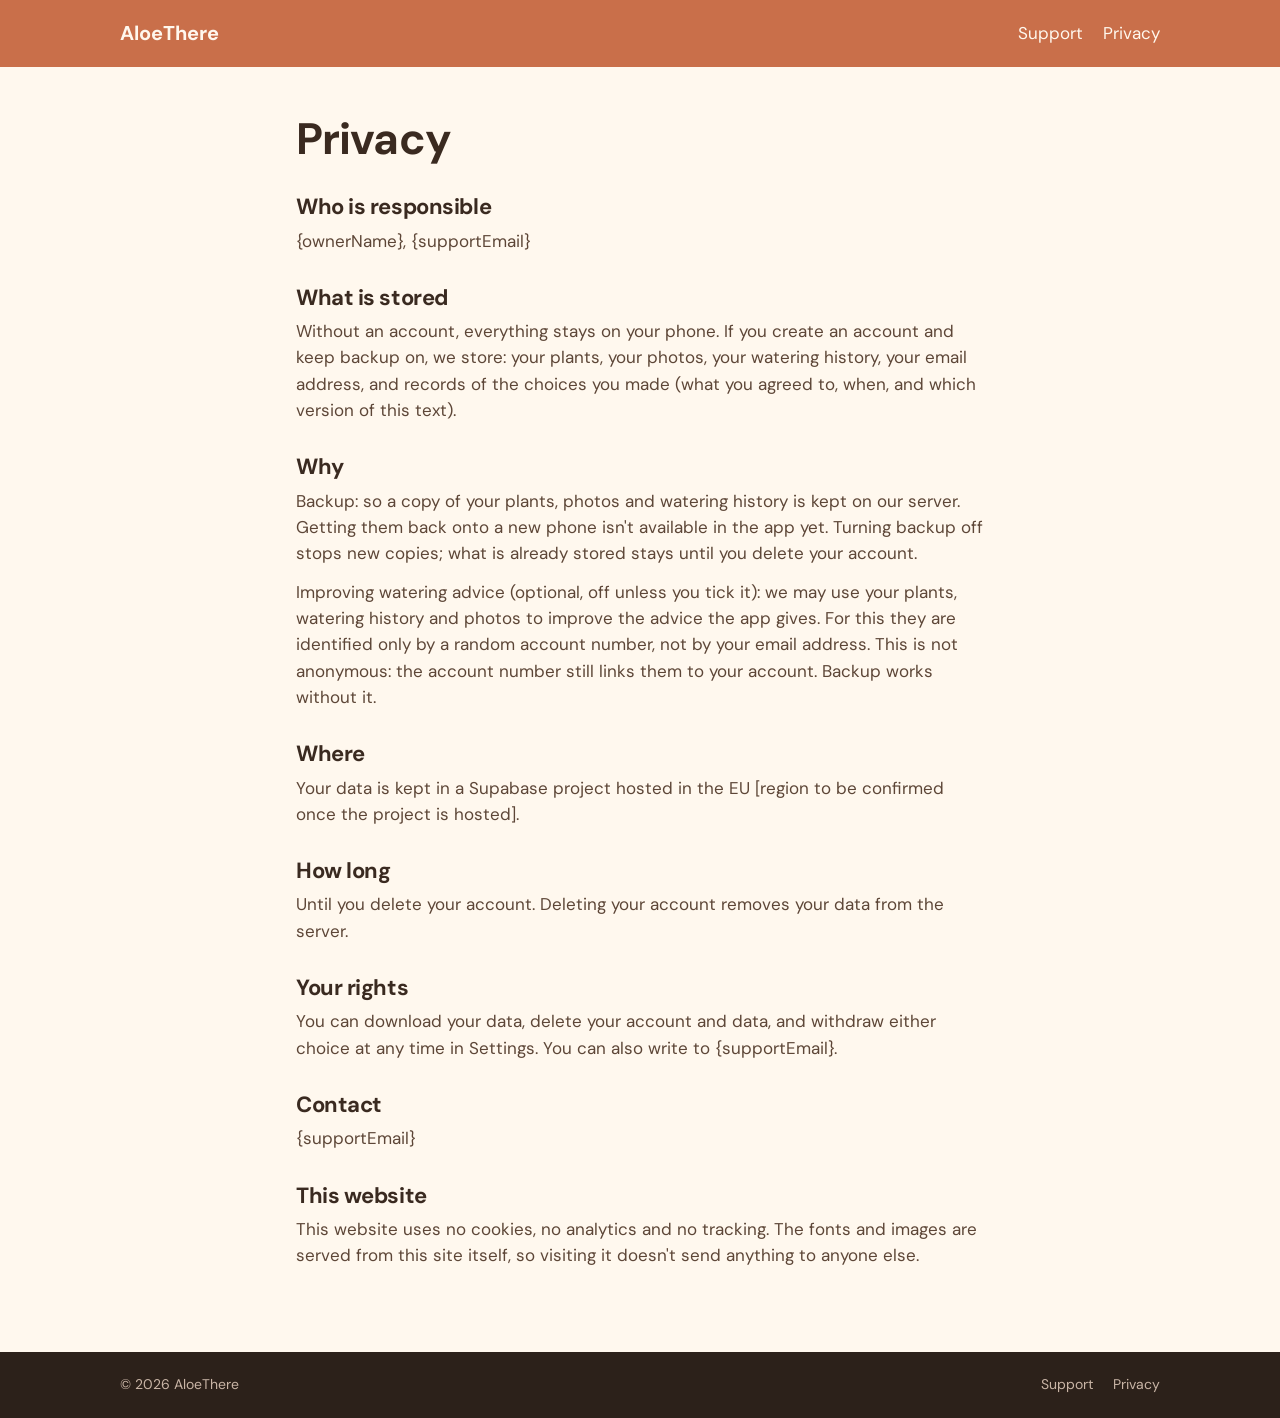
==== aloethere/privacy/index.html @ 881b9e06 "Name test pages Co-Authored-By: Claude Opus 5.5 <noreply@anthropic.com> Claude-Session: https://clau" ====
<!doctype html>
<html lang="en">
<head>
  <meta charset="utf-8">
  <meta name="viewport" content="width=device-width, initial-scale=1">
  <title>Privacy · AloeThere</title>
  <meta name="description" content="How AloeThere handles your data.">
  <meta property="og:type" content="website">
  <meta property="og:title" content="Privacy · AloeThere">
  <meta property="og:description" content="How AloeThere handles your data.">
  <link rel="icon" href="/aloethere/favicon.svg" type="image/svg+xml">
  <link rel="stylesheet" href="/aloethere/css/site.css">
</head>
<body class="page">
  <header class="topbar">
    <a class="brand" href="/aloethere/">AloeThere</a>
    <nav><a href="/aloethere/support/">Support</a><a href="/aloethere/privacy/">Privacy</a></nav>
  </header>
  <main>
    <section class="doc">
  <h1>Privacy</h1>
  <h2>Who is responsible</h2>
  <p>{ownerName}, {supportEmail}</p>
  <h2>What is stored</h2>
  <p>Without an account, everything stays on your phone. If you create an account and keep backup on, we store: your plants, your photos, your watering history, your email address, and records of the choices you made (what you agreed to, when, and which version of this text).</p>
  <h2>Why</h2>
  <p>Backup: so a copy of your plants, photos and watering history is kept on our server. Getting them back onto a new phone isn&#39;t available in the app yet. Turning backup off stops new copies; what is already stored stays until you delete your account.</p>
  <p>Improving watering advice (optional, off unless you tick it): we may use your plants, watering history and photos to improve the advice the app gives. For this they are identified only by a random account number, not by your email address. This is not anonymous: the account number still links them to your account. Backup works without it.</p>
  <h2>Where</h2>
  <p>Your data is kept in a Supabase project hosted in the EU [region to be confirmed once the project is hosted].</p>
  <h2>How long</h2>
  <p>Until you delete your account. Deleting your account removes your data from the server.</p>
  <h2>Your rights</h2>
  <p>You can download your data, delete your account and data, and withdraw either choice at any time in Settings. You can also write to {supportEmail}.</p>
  <h2>Contact</h2>
  <p>{supportEmail}</p>
  <h2>This website</h2>
  <p>This website uses no cookies, no analytics and no tracking. The fonts and images are served from this site itself, so visiting it doesn't send anything to anyone else.</p>
</section>

  </main>
  <footer class="footer">
    <span>© 2026 AloeThere</span>
    <nav><a href="/aloethere/support/">Support</a><a href="/aloethere/privacy/">Privacy</a></nav>
  </footer>
</body>
</html>
---- aloethere/css/site.css ----
/* Fonts are served from this site (no Google Fonts), so visiting it sends nothing elsewhere. */
@font-face { font-family: 'DM Sans'; font-weight: 400; font-display: swap; src: url('../fonts/dm-sans-400.woff2') format('woff2'); }
@font-face { font-family: 'DM Sans'; font-weight: 500; font-display: swap; src: url('../fonts/dm-sans-500.woff2') format('woff2'); }
@font-face { font-family: 'DM Sans'; font-weight: 700; font-display: swap; src: url('../fonts/dm-sans-700.woff2') format('woff2'); }
@font-face { font-family: 'Caveat'; font-weight: 500; font-display: swap; src: url('../fonts/caveat-500.woff2') format('woff2'); }

:root {
  --terracotta: #c96f4a;
  --terracotta-dark: #8c3f22;
  --cream: #fff8ee;
  --clay: #f1e3d3;
  --leaf: #3f4a35;
  --leaf-text: #d3dac8;
  --footer: #2c211a;
  --footer-text: #c9b5a6;
  --text: #3a2a20;
  --text-soft: #5d4637;
  --card: #f6e6d6;
  --pill: #efdcc7;
  --hero-text: #fde9da;
  --hand-on-terracotta: #ffe2b8;
  --divider: #e8cdb5;
  --page: 1040px;
}

* { box-sizing: border-box; }

html { -webkit-text-size-adjust: 100%; }

body {
  margin: 0;
  background: var(--cream);
  color: var(--text);
  font-family: 'DM Sans', system-ui, sans-serif;
  font-size: 17px;
  line-height: 1.55;
}

a { color: inherit; }

h1, h2, h3 { letter-spacing: -0.02em; line-height: 1.1; }

/* Top bar and footer */
.topbar {
  background: var(--terracotta);
  color: var(--cream);
  display: flex;
  justify-content: space-between;
  align-items: center;
  gap: 16px;
  padding: 18px max(16px, calc((100% - var(--page)) / 2));
}
.brand { font-weight: 700; font-size: 20px; text-decoration: none; }
.topbar nav a, .footer nav a { text-decoration: none; margin-left: 20px; }
.topbar nav a:hover, .footer nav a:hover { text-decoration: underline; }

.footer {
  background: var(--footer);
  color: var(--footer-text);
  display: flex;
  justify-content: space-between;
  flex-wrap: wrap;
  gap: 8px;
  padding: 22px max(16px, calc((100% - var(--page)) / 2));
  font-size: 14px;
}

/* Small handwritten label above a heading */
.hand {
  font-family: 'Caveat', cursive;
  font-size: 26px;
  line-height: 1.1;
  color: var(--terracotta);
  display: inline-block;
  transform: rotate(-3deg);
  margin-bottom: 6px;
}

/* App Store button */
.store-btn {
  display: inline-block;
  background: var(--cream);
  color: var(--terracotta-dark);
  font-weight: 700;
  font-size: 16px;
  padding: 13px 22px;
  border-radius: 999px;
  text-decoration: none;
}
a.store-btn:hover { background: #fff; }
.store-btn.is-soon { cursor: default; }

/* Drawn phone screens */
.phone {
  flex: none;
  width: 270px;
  border-radius: 34px;
  padding: 18px 14px;
  background: var(--cream);
  color: #333;
  box-shadow: 0 10px 30px rgba(0, 0, 0, 0.16);
  font-size: 15px;
}
.phone-shot { flex: none; width: 270px; height: auto; border-radius: 34px; box-shadow: 0 10px 30px rgba(0, 0, 0, 0.16); }
.tilt { transform: rotate(4deg); }
.phone-title { font-weight: 700; font-size: 17px; margin: 2px 6px 12px; }
.phone-note { font-size: 13px; color: #888; margin: 2px 6px 10px; }
.row {
  white-space: nowrap;
  display: flex;
  justify-content: space-between;
  align-items: center;
  gap: 8px;
  padding: 10px 10px;
  border-radius: 10px;
  margin-bottom: 7px;
  background: var(--card);
}
.pill { font-size: 12.5px; padding: 4px 9px; border-radius: 999px; background: var(--pill); white-space: nowrap; }
.pill.due { background: var(--terracotta); color: #fff; }

/* Hero */
.hero {
  background: var(--terracotta);
  color: var(--cream);
  display: flex;
  align-items: center;
  gap: 48px;
  padding: 36px max(16px, calc((100% - var(--page)) / 2)) 72px;
}
.hero .hand { color: var(--hand-on-terracotta); }
.hero h1 { font-size: 52px; margin: 0 0 16px; }
.hero p { color: var(--hero-text); font-size: 19px; margin: 0 0 26px; max-width: 34em; }

@media (max-width: 700px) {
  body { font-size: 16px; }
  .topbar nav a { margin-left: 14px; }
  .footer nav a { margin-left: 0; margin-right: 16px; }
  .hero { flex-direction: column; align-items: flex-start; gap: 36px; padding-bottom: 56px; }
  .hero h1 { font-size: 32px; }
  .hero p { font-size: 17px; }
  .hero .phone, .hero .phone-shot { align-self: center; }
}

@media (prefers-reduced-motion: reduce) {
  * { transition: none !important; animation: none !important; }
}

/* Text pages: privacy and support */
.doc { max-width: 720px; margin: 0 auto; padding: 48px 16px 72px; }
.doc h1 { font-size: 44px; margin: 0 0 28px; }
.doc h2 { font-size: 22px; margin: 32px 0 8px; }
.doc p { margin: 0 0 12px; color: var(--text-soft); }
@media (max-width: 700px) {
  .doc { padding-top: 32px; }
  .doc h1 { font-size: 34px; }
}

/* Home page sections */
.phone-note.small { font-size: 12px; }
.undo-bar {
  display: flex;
  justify-content: space-between;
  background: var(--text);
  color: #fff;
  border-radius: 10px;
  font-size: 13.5px;
  padding: 10px 12px;
  margin-top: 56px;
}
.undo-bar b { color: #ffcfa8; }
.notification {
  background: #fff;
  border-radius: 14px;
  padding: 12px 14px;
  font-size: 14px;
  box-shadow: 0 1px 6px rgba(0, 0, 0, 0.12);
  margin: 40px 0;
}
.notification .time { float: right; color: #999; font-size: 12px; }

.feat {
  display: flex;
  align-items: center;
  gap: 64px;
  padding: 64px max(16px, calc((100% - var(--page)) / 2));
  border-bottom: 1px dashed var(--divider);
}
.feat.flip { flex-direction: row-reverse; justify-content: flex-end; }
.feat-text { max-width: 30em; }
.feat h2, .grow h2, .privacy-band h2 { font-size: 34px; margin: 0 0 12px; }
.feat p, .grow p, .later p { color: var(--text-soft); margin: 0; }

.grow { background: var(--clay); padding: 64px max(16px, calc((100% - var(--page)) / 2)); }
.grow p { max-width: 34em; margin-bottom: 28px; }
.frames { display: grid; grid-template-columns: repeat(4, 1fr); gap: 14px; }
.frame {
  margin: 0;
  aspect-ratio: 3 / 4;
  border-radius: 12px;
  background: linear-gradient(180deg, #f8eee2, #e7cfb6);
  position: relative;
  display: flex;
  align-items: flex-end;
  justify-content: center;
  padding-bottom: 30px;
}
.frame svg { width: 30%; height: auto; overflow: visible; }
.frame path { stroke: #4d6b3c; fill: #7fa36f; }
.frame figcaption { position: absolute; bottom: 8px; left: 12px; font-size: 13px; color: #7a5a44; }

.privacy-band { background: var(--leaf); color: #eef1e6; padding: 56px max(16px, calc((100% - var(--page)) / 2)); }
.privacy-band p { color: var(--leaf-text); max-width: 34em; margin: 0; }

.later { padding: 56px max(16px, calc((100% - var(--page)) / 2)); }
.later p { font-size: 19px; max-width: 32em; }

.closing {
  background: var(--terracotta);
  color: var(--cream);
  display: flex;
  justify-content: space-between;
  align-items: center;
  flex-wrap: wrap;
  gap: 24px;
  padding: 56px max(16px, calc((100% - var(--page)) / 2));
}
.closing h2 { font-size: 34px; margin: 0; }

@media (max-width: 700px) {
  .feat, .feat.flip { flex-direction: column-reverse; align-items: flex-start; gap: 32px; padding-top: 48px; padding-bottom: 48px; }
  .feat .phone, .feat .phone-shot { align-self: center; }
  .feat h2, .grow h2, .privacy-band h2, .closing h2 { font-size: 27px; }
  .frames { grid-template-columns: repeat(2, 1fr); }
  .grow, .privacy-band, .later, .closing { padding-top: 48px; padding-bottom: 48px; }
}
.doc .lead { font-size: 19px; color: var(--text); margin-bottom: 8px; }
.doc a { color: var(--terracotta-dark); }
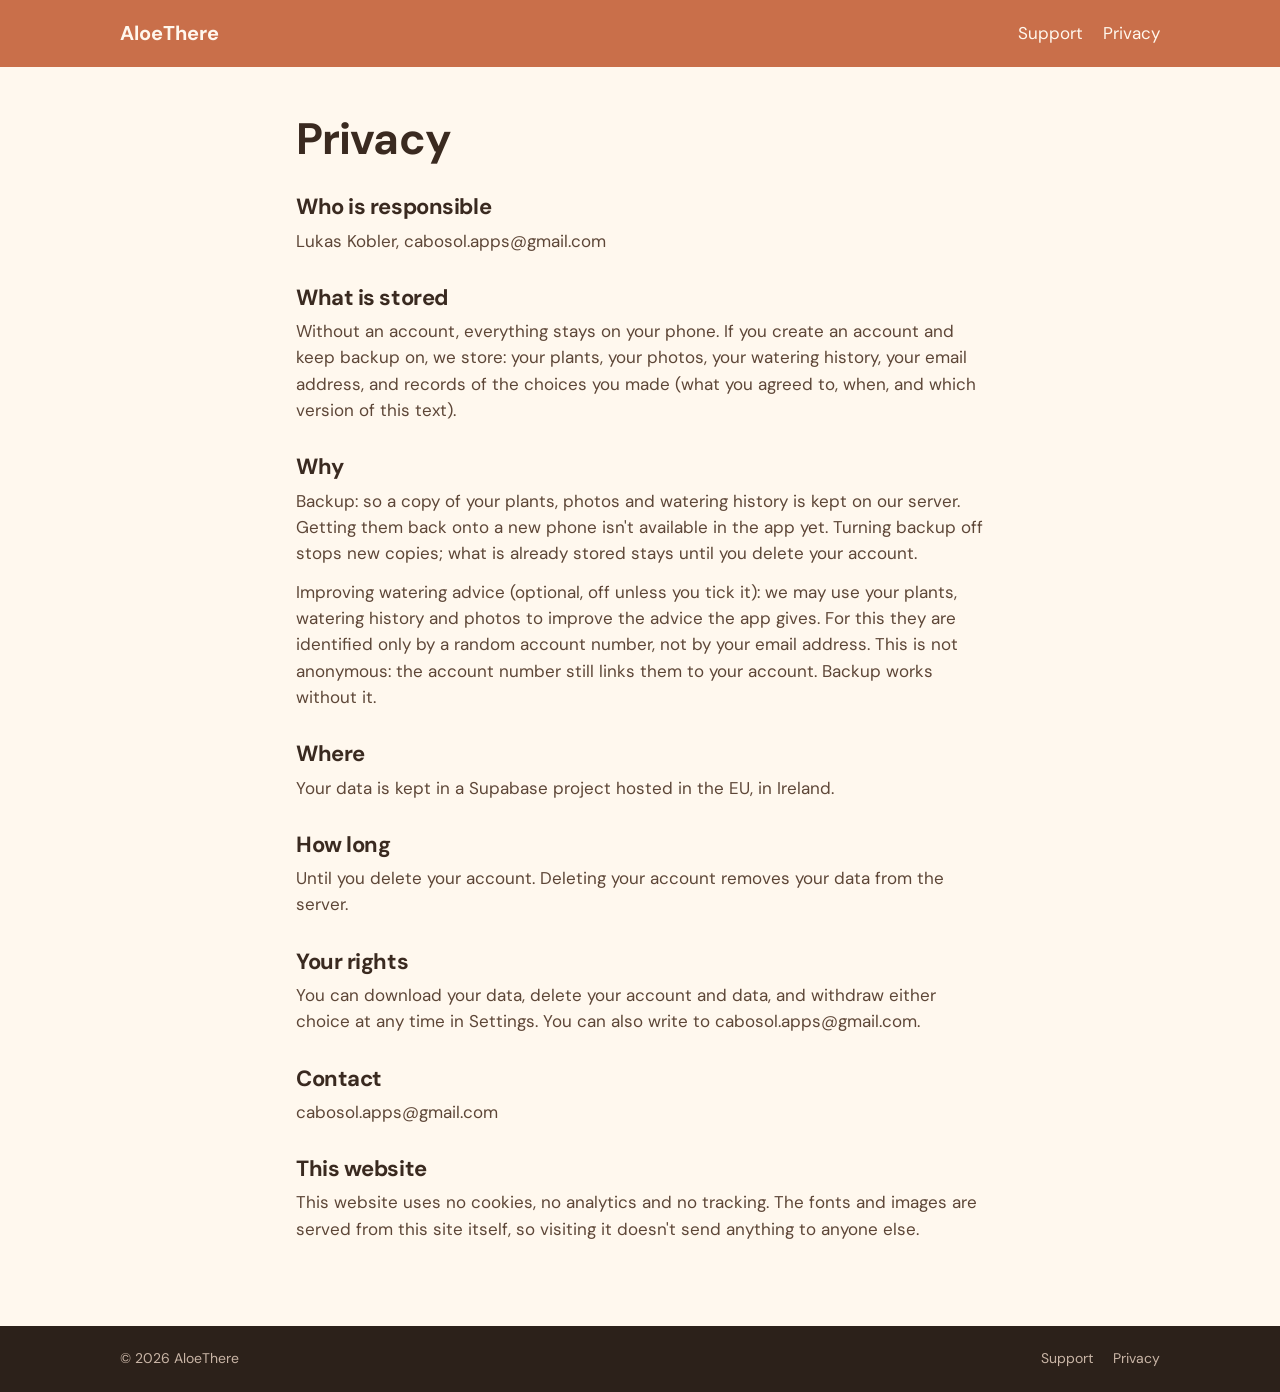
==== commit eb74b5cc: "Contact details and hosting region in the privacy text Co-Authored-By: Claude Opus 5.5 <noreply@anth" ====
--- a/aloethere/privacy/index.html
+++ b/aloethere/privacy/index.html
@@ -20,20 +20,20 @@
     <section class="doc">
   <h1>Privacy</h1>
   <h2>Who is responsible</h2>
-  <p>{ownerName}, {supportEmail}</p>
+  <p>Lukas Kobler, cabosol.apps@gmail.com</p>
   <h2>What is stored</h2>
   <p>Without an account, everything stays on your phone. If you create an account and keep backup on, we store: your plants, your photos, your watering history, your email address, and records of the choices you made (what you agreed to, when, and which version of this text).</p>
   <h2>Why</h2>
   <p>Backup: so a copy of your plants, photos and watering history is kept on our server. Getting them back onto a new phone isn&#39;t available in the app yet. Turning backup off stops new copies; what is already stored stays until you delete your account.</p>
   <p>Improving watering advice (optional, off unless you tick it): we may use your plants, watering history and photos to improve the advice the app gives. For this they are identified only by a random account number, not by your email address. This is not anonymous: the account number still links them to your account. Backup works without it.</p>
   <h2>Where</h2>
-  <p>Your data is kept in a Supabase project hosted in the EU [region to be confirmed once the project is hosted].</p>
+  <p>Your data is kept in a Supabase project hosted in the EU, in Ireland.</p>
   <h2>How long</h2>
   <p>Until you delete your account. Deleting your account removes your data from the server.</p>
   <h2>Your rights</h2>
-  <p>You can download your data, delete your account and data, and withdraw either choice at any time in Settings. You can also write to {supportEmail}.</p>
+  <p>You can download your data, delete your account and data, and withdraw either choice at any time in Settings. You can also write to cabosol.apps@gmail.com.</p>
   <h2>Contact</h2>
-  <p>{supportEmail}</p>
+  <p>cabosol.apps@gmail.com</p>
   <h2>This website</h2>
   <p>This website uses no cookies, no analytics and no tracking. The fonts and images are served from this site itself, so visiting it doesn't send anything to anyone else.</p>
 </section>
